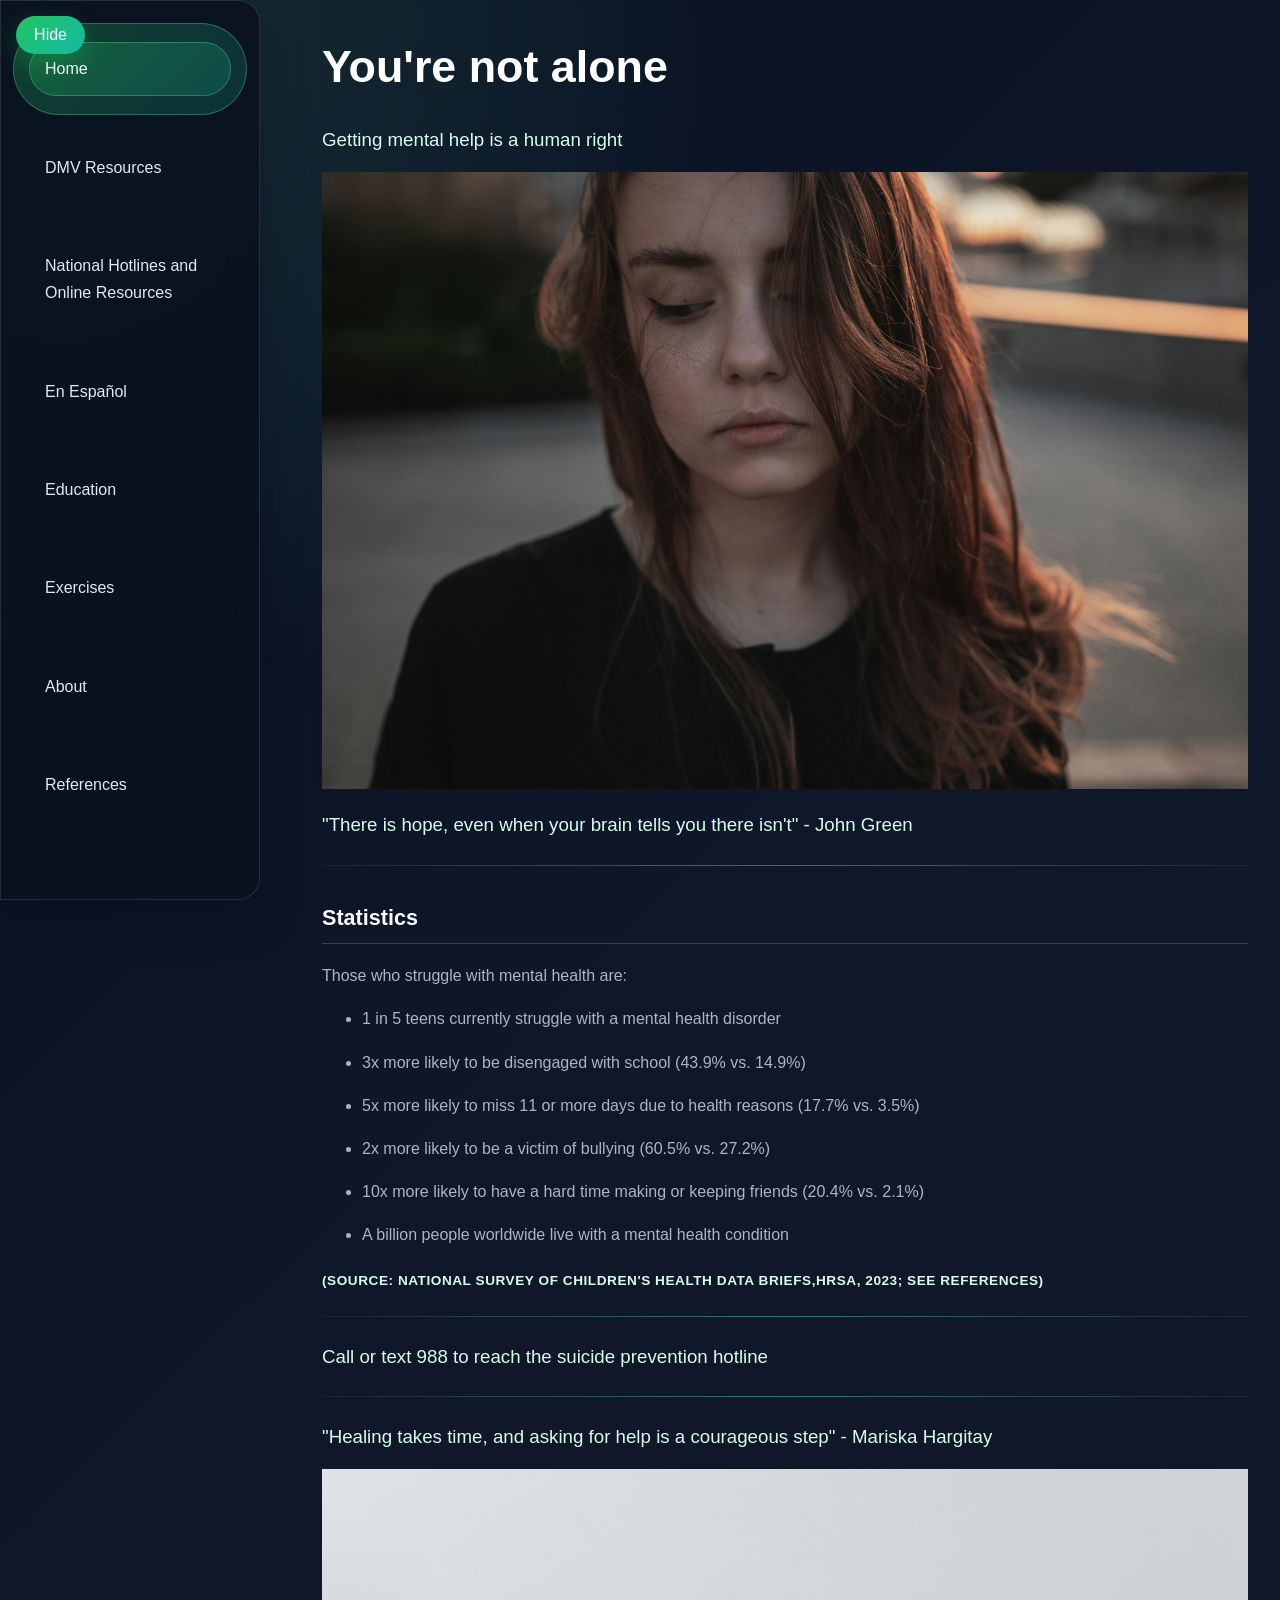
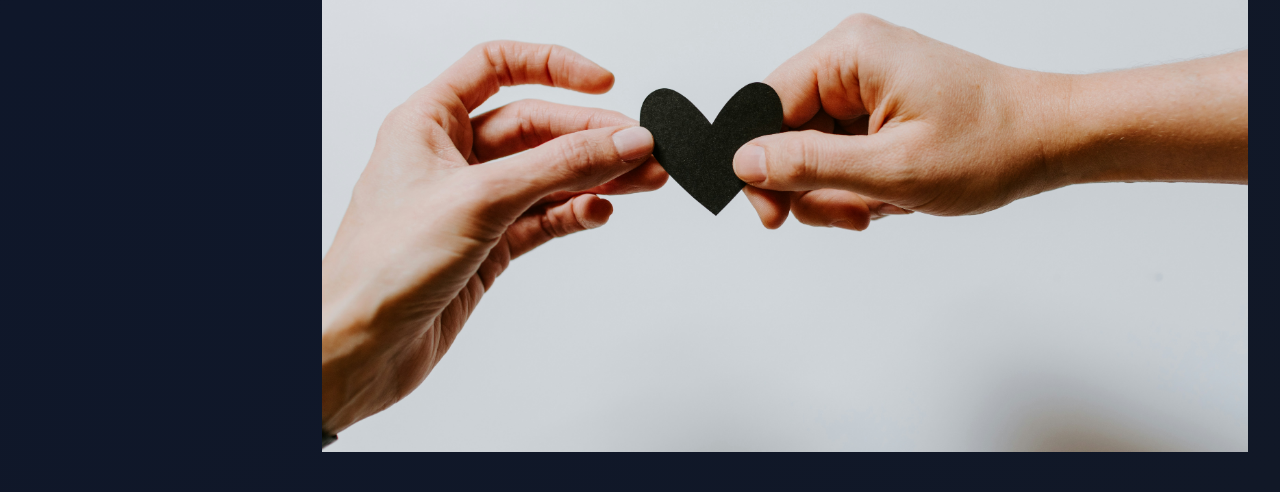
==== mcps/index.html @ bacdd373 "warningsigns.html" ====
<!DOCTYPE html>
<html lang="en">
  <head>
    <title>Mentalhealth-DMV</title>
    <link rel="stylesheet" href="style.css">
    <script src="script.js" defer></script>
    <script data-goatcounter="https://druid-of-code.goatcounter.com/count"
        async src="//gc.zgo.at/count.js"></script>
  </head>
  <body>
   <script>
    sessionStorage.setItem("isMCPS", "true");
    window.location.href = "../index.html"
   </script>
  </body>
</html>
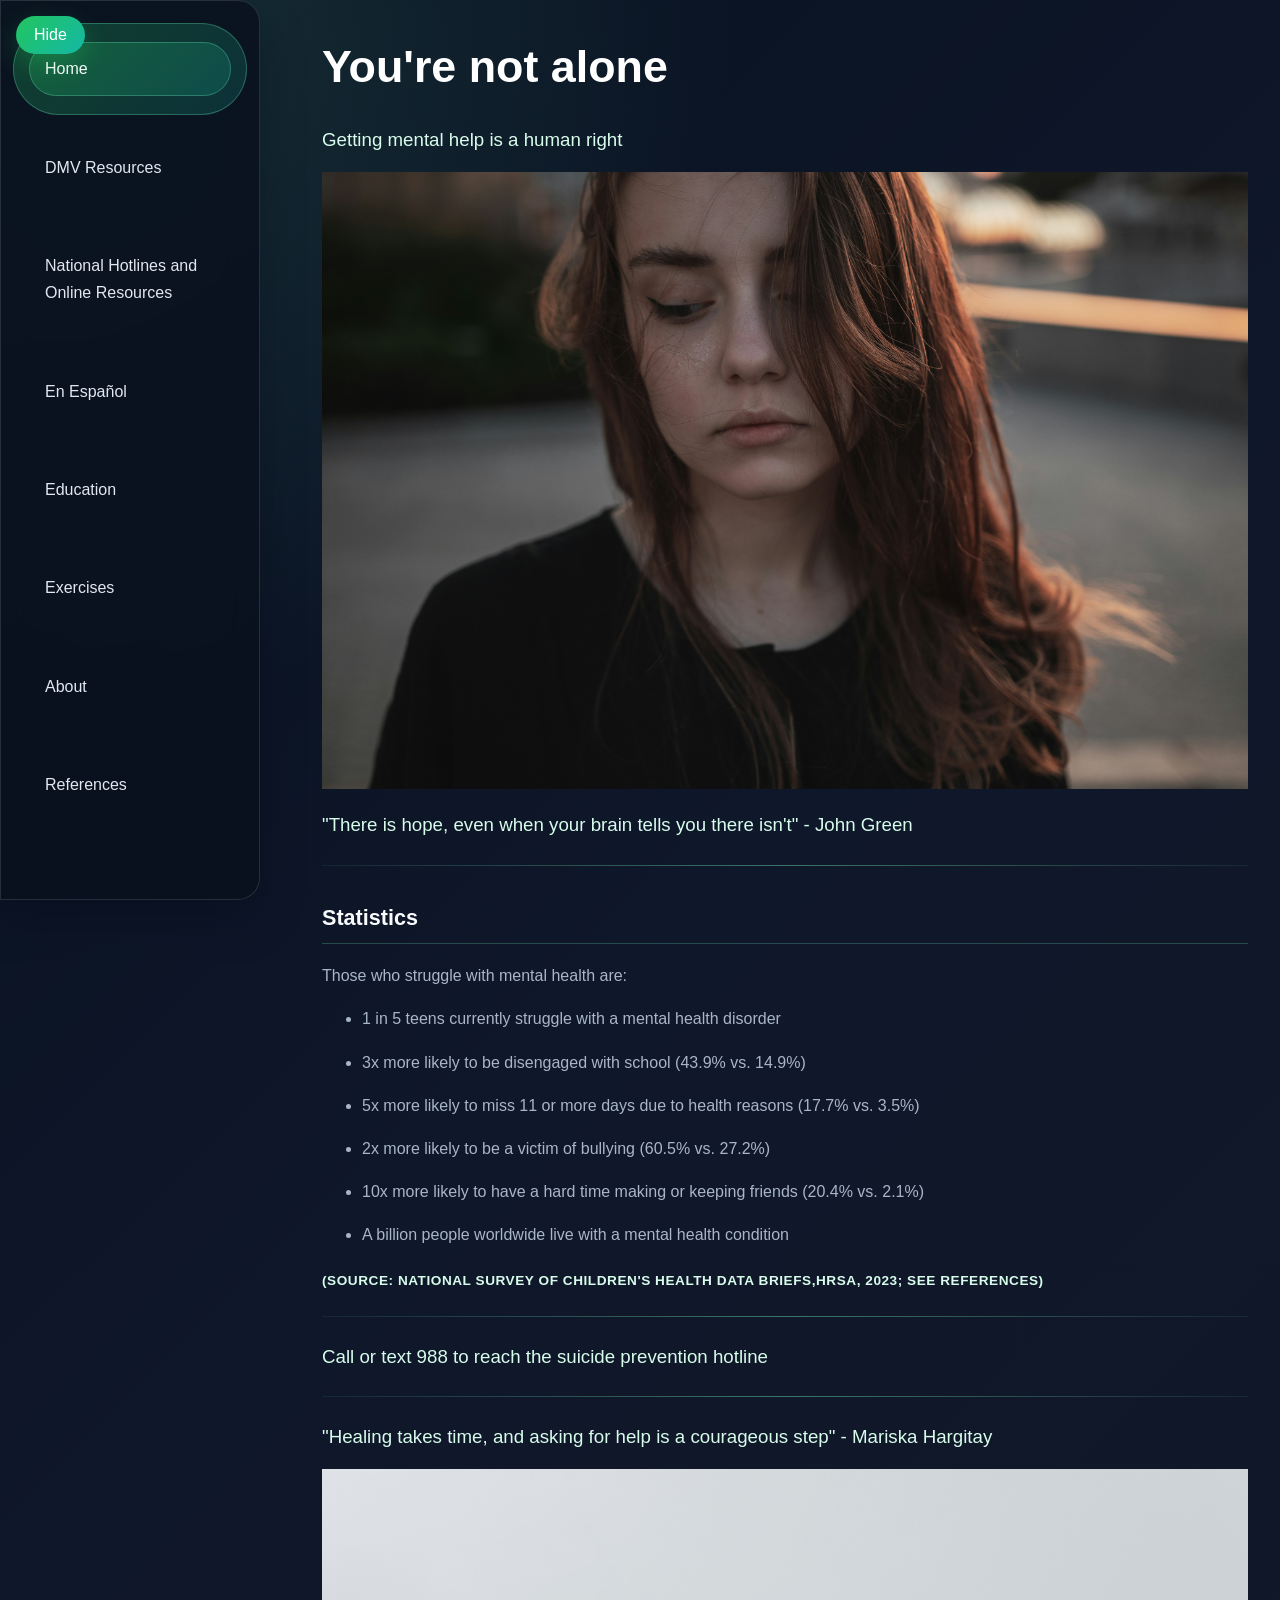
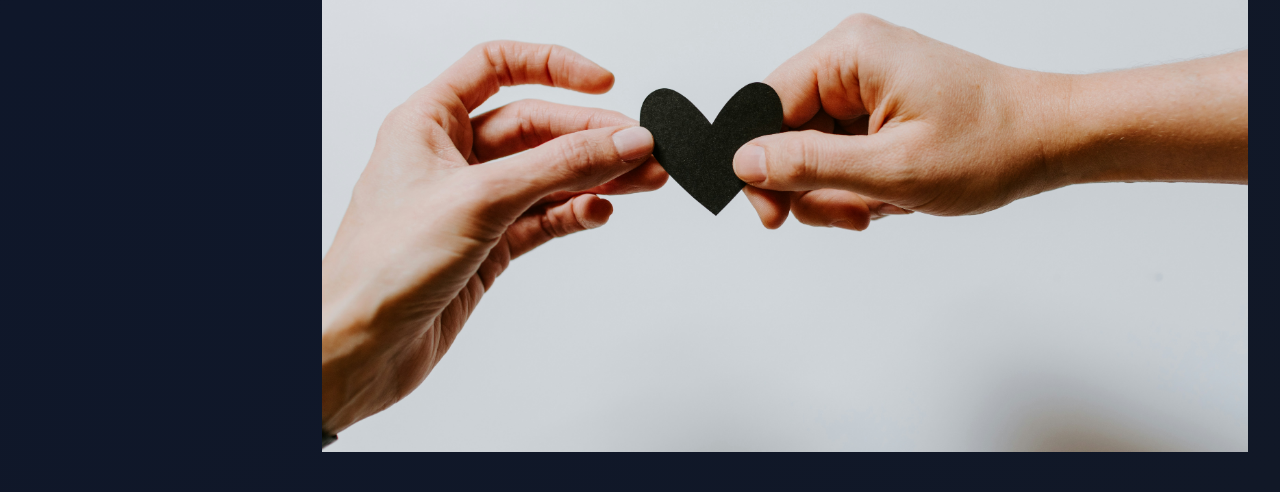
==== commit 2f69b9b8: "index.html" ====
--- a/mcps/index.html
+++ b/mcps/index.html
@@ -9,8 +9,7 @@
   </head>
   <body>
    <script>
-    sessionStorage.setItem("isMCPS", "true");
-    window.location.href = "../index.html"
+    window.location.replace("../index.html?isMCPS=true")
    </script>
   </body>
 </html>
